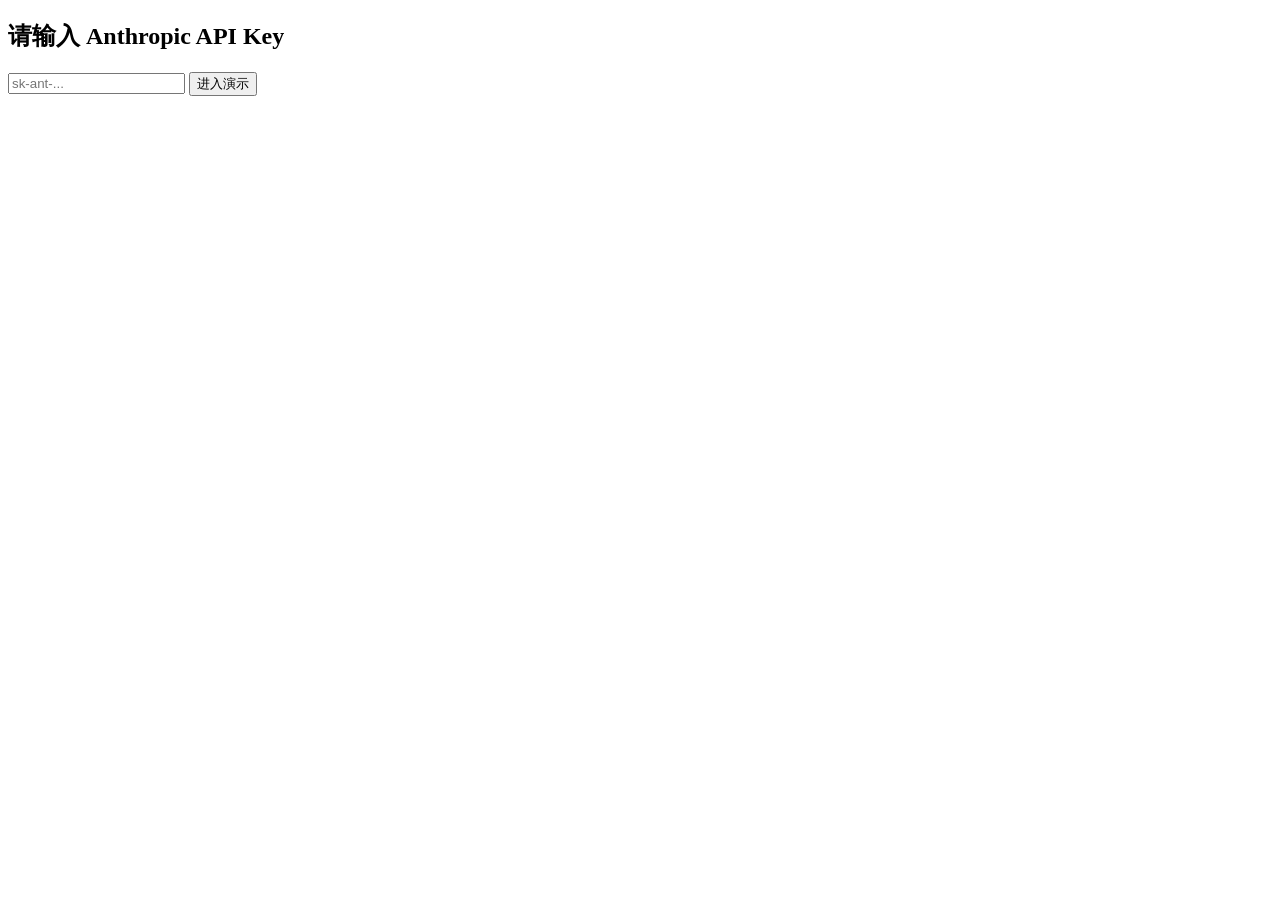
==== index.html @ 670b6fee "Create index.html" ====
<!DOCTYPE html>
<html>
<head>
    <link rel="stylesheet" href="style.css">
</head>
<body>
    <div id="app">
        <div id="auth-screen">
            <h2>请输入 Anthropic API Key</h2>
            <input type="password" id="api-key" placeholder="sk-ant-...">
            <button onclick="saveKey()">进入演示</button>
        </div>
        <div id="main-content" style="display:none;">
            <h1 id="title">Pyramid Principle - Round 1</h1>
            <div id="bad-example-container"></div>
            <button id="ai-btn" onclick="runAI()">AI 实时改造</button>
            <div id="good-example-container" class="good-output"></div>
            <button onclick="nextRound()">下一 Round</button>
        </div>
    </div>
    <script src="app.js"></script>
</body>
</html>
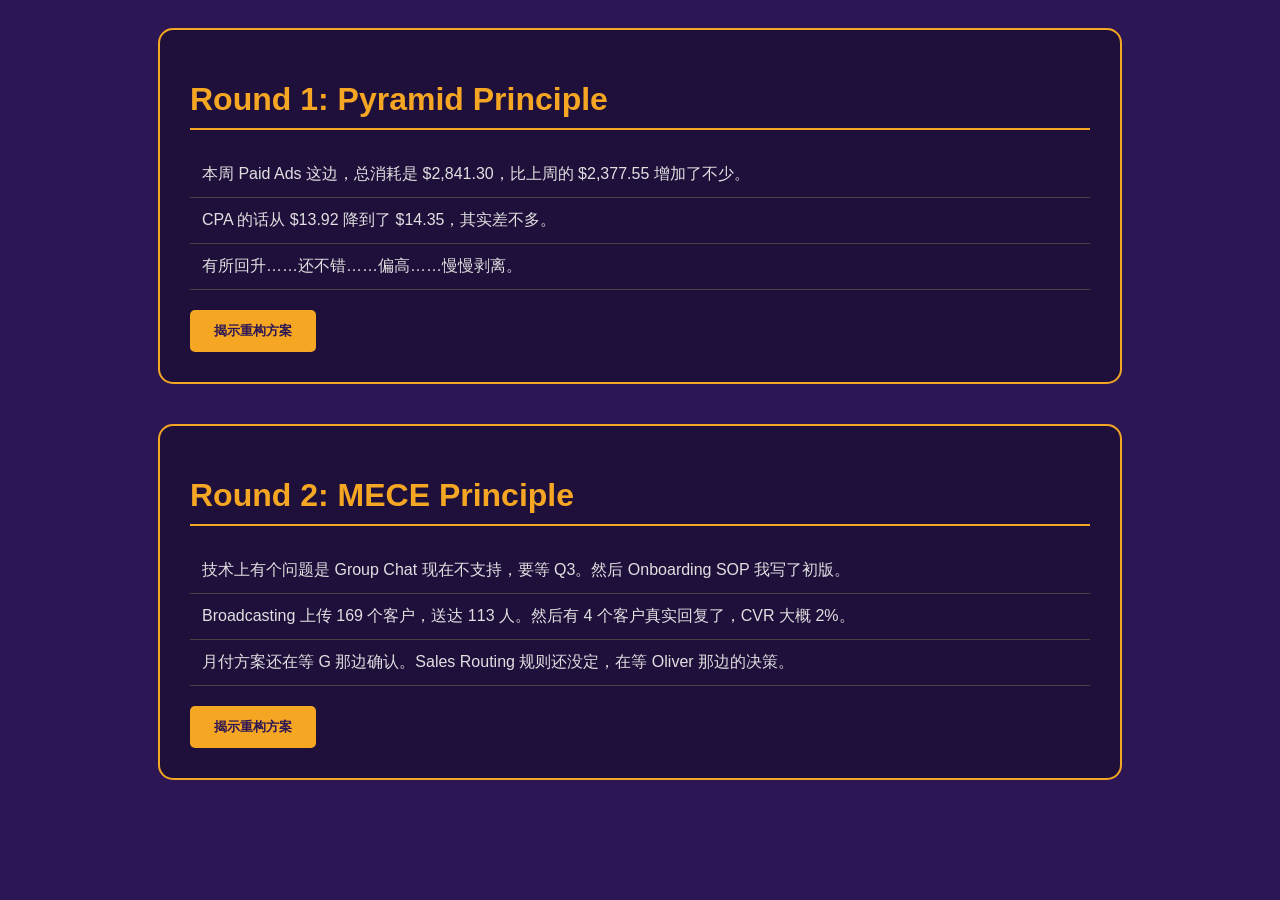
==== commit cbb5aab3: "Update and rename demo.html to index.html" ====
--- a/index.html
+++ b/index.html
@@ -1,23 +1,68 @@
 <!DOCTYPE html>
 <html>
 <head>
-    <link rel="stylesheet" href="style.css">
+    <meta charset="UTF-8">
+    <style>
+        body { background: #2D1654; color: #E0E0E0; font-family: sans-serif; padding: 20px; }
+        .box { background: rgba(0,0,0,0.3); padding: 30px; border-radius: 15px; border: 2px solid #F5A623; max-width: 900px; margin: auto; margin-bottom: 40px; }
+        h1 { color: #F5A623; border-bottom: 2px solid #F5A623; padding-bottom: 10px; }
+        .sentence { padding: 12px; cursor: pointer; border-bottom: 1px solid #444; transition: 0.2s; }
+        .sentence:hover { background: rgba(255,255,255,0.1); }
+        .note { color: #D85A30; font-weight: bold; margin-top: 8px; font-size: 0.95em; display: none; }
+        .good-section { display: none; margin-top: 25px; padding: 25px; border: 2px solid #1D9E75; background: rgba(29, 158, 117, 0.1); }
+        button { background: #F5A623; border: none; padding: 12px 24px; cursor: pointer; font-weight: bold; margin-top: 20px; color: #2D1654; border-radius: 5px; }
+    </style>
 </head>
 <body>
-    <div id="app">
-        <div id="auth-screen">
-            <h2>请输入 Anthropic API Key</h2>
-            <input type="password" id="api-key" placeholder="sk-ant-...">
-            <button onclick="saveKey()">进入演示</button>
+
+    <!-- Round 1: Pyramid Principle -->
+    <div class="box">
+        <h1>Round 1: Pyramid Principle</h1>
+        <div id="bad-example-1">
+            <div class="sentence" onclick="this.querySelector('.note').style.display='block'">
+                本周 Paid Ads 这边，总消耗是 $2,841.30，比上周的 $2,377.55 增加了不少。
+                <div class="note">❌ 问题：先抛数字，没有结论——这个数字说明好还是坏？</div>
+            </div>
+            <div class="sentence" onclick="this.querySelector('.note').style.display='block'">
+                CPA 的话从 $13.92 降到了 $14.35，其实差不多。
+                <div class="note">❌ 问题：CPA 是升还是降？自相矛盾，判断模糊。</div>
+            </div>
+            <div class="sentence" onclick="this.querySelector('.note').style.display='block'">
+                有所回升……还不错……偏高……慢慢剥离。
+                <div class="note">❌ 问题：全是形容词，没有任何结构性判断。</div>
+            </div>
         </div>
-        <div id="main-content" style="display:none;">
-            <h1 id="title">Pyramid Principle - Round 1</h1>
-            <div id="bad-example-container"></div>
-            <button id="ai-btn" onclick="runAI()">AI 实时改造</button>
-            <div id="good-example-container" class="good-output"></div>
-            <button onclick="nextRound()">下一 Round</button>
+        <button onclick="document.getElementById('good-1').style.display='block'">揭示重构方案</button>
+        <div id="good-1" class="good-section">
+            <h3 style="color:#1D9E75">✅ Good Example (金字塔重构)</h3>
+            <p><b>核心结论：</b>本周投放整体回暖，注册量环比+16%，CPA 从峰值回落，ICP 双市场持续产出。</p>
+            <ul><li><b>整体效率回升：</b>注册量 198，环比 +16%；CVR 回升 0.8pp。</li><li><b>ICP 双市场：</b>澳洲 PMAX 12 转，波兰 Search 5 转。</li><li><b>三处止损：</b>Brand Leakage 压降、竞对词剥离、YouTube 预算转移。</li></ul>
         </div>
     </div>
-    <script src="app.js"></script>
+
+    <!-- Round 2: MECE Principle -->
+    <div class="box">
+        <h1>Round 2: MECE Principle</h1>
+        <div id="bad-example-2">
+            <div class="sentence" onclick="this.querySelector('.note').style.display='block'">
+                技术上有个问题是 Group Chat 现在不支持，要等 Q3。然后 Onboarding SOP 我写了初版。
+                <div class="note">❌ 问题：完成项、卡点全混在一起，典型流水账。</div>
+            </div>
+            <div class="sentence" onclick="this.querySelector('.note').style.display='block'">
+                Broadcasting 上传 169 个客户，送达 113 人。然后有 4 个客户真实回复了，CVR 大概 2%。
+                <div class="note">❌ 问题：执行数据和效果数据被拆开，位置混乱。</div>
+            </div>
+            <div class="sentence" onclick="this.querySelector('.note').style.display='block'">
+                月付方案还在等 G 那边确认。Sales Routing 规则还没定，在等 Oliver 那边的决策。
+                <div class="note">❌ 问题：两项“外部决策”分散表达，没有合并。</div>
+            </div>
+        </div>
+        <button onclick="document.getElementById('good-2').style.display='block'">揭示重构方案</button>
+        <div id="good-2" class="good-section">
+            <h3 style="color:#1D9E75">✅ Good Example (MECE 拆解)</h3>
+            <ul><li><b>✅ 已完成（系统建设）：</b>30 席位确认，四平台话术覆盖，SOP 完成。</li><li><b>🔄 进行中（执行验证）：</b>Broadcasting 首轮验证，本周试点 Sales 分单测试。</li><li><b>⏳ 待解锁（外部依赖）：</b>Sales Routing 决策，月付确认，技术排期。</li></ul>
+        </div>
+    </div>
+
 </body>
 </html>
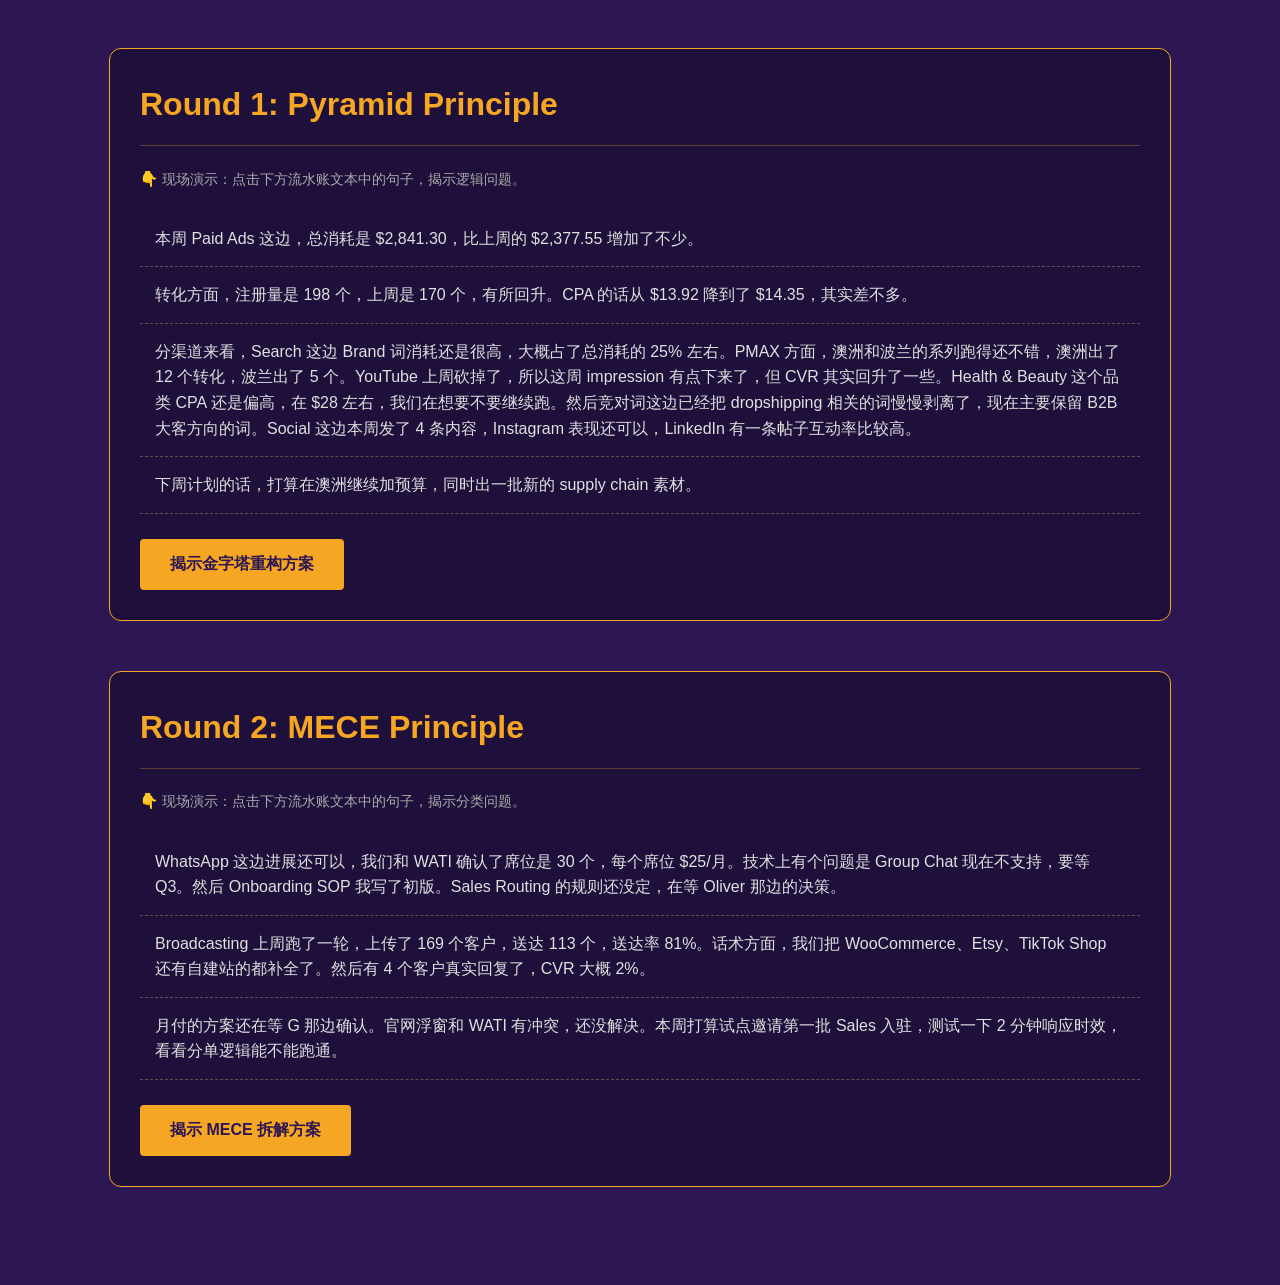
==== commit e6ce955e: "Update index.html" ====
--- a/index.html
+++ b/index.html
@@ -3,14 +3,19 @@
 <head>
     <meta charset="UTF-8">
     <style>
-        body { background: #2D1654; color: #E0E0E0; font-family: sans-serif; padding: 20px; }
-        .box { background: rgba(0,0,0,0.3); padding: 30px; border-radius: 15px; border: 2px solid #F5A623; max-width: 900px; margin: auto; margin-bottom: 40px; }
-        h1 { color: #F5A623; border-bottom: 2px solid #F5A623; padding-bottom: 10px; }
-        .sentence { padding: 12px; cursor: pointer; border-bottom: 1px solid #444; transition: 0.2s; }
-        .sentence:hover { background: rgba(255,255,255,0.1); }
-        .note { color: #D85A30; font-weight: bold; margin-top: 8px; font-size: 0.95em; display: none; }
-        .good-section { display: none; margin-top: 25px; padding: 25px; border: 2px solid #1D9E75; background: rgba(29, 158, 117, 0.1); }
-        button { background: #F5A623; border: none; padding: 12px 24px; cursor: pointer; font-weight: bold; margin-top: 20px; color: #2D1654; border-radius: 5px; }
+        body { background: #2D1654; color: #E0E0E0; font-family: 'Segoe UI', sans-serif; padding: 40px; line-height: 1.6; }
+        .box { background: rgba(0,0,0,0.3); padding: 30px; border-radius: 12px; border: 1px solid #F5A623; max-width: 1000px; margin: auto; margin-bottom: 50px; }
+        h1 { color: #F5A623; margin-top: 0; border-bottom: 1px solid rgba(245, 166, 35, 0.3); padding-bottom: 15px;}
+        .sentence { padding: 15px; cursor: pointer; border-bottom: 1px dashed #555; transition: 0.3s; }
+        .sentence:hover { background: rgba(245, 166, 35, 0.1); border-left: 4px solid #F5A623; }
+        .note { color: #D85A30; font-weight: bold; margin-top: 10px; display: none; padding: 10px; background: rgba(216, 90, 48, 0.1); border-radius: 4px;}
+        .good-section { display: none; margin-top: 30px; padding: 30px; border: 1px solid #1D9E75; background: rgba(29, 158, 117, 0.05); border-radius: 8px;}
+        .good-section h3 { color: #1D9E75; margin-top: 0; }
+        .good-section ul { padding-left: 20px; }
+        .good-section li { margin-bottom: 10px; }
+        button { background: #F5A623; color: #2D1654; border: none; padding: 15px 30px; cursor: pointer; font-weight: bold; margin-top: 25px; border-radius: 4px; font-size: 16px; transition: 0.2s;}
+        button:hover { background: #ffbc42; transform: translateY(-2px); }
+        .instruction { font-size: 0.9em; color: #aaa; margin-bottom: 20px; }
     </style>
 </head>
 <body>
@@ -18,49 +23,102 @@
     <!-- Round 1: Pyramid Principle -->
     <div class="box">
         <h1>Round 1: Pyramid Principle</h1>
+        <p class="instruction">👇 现场演示：点击下方流水账文本中的句子，揭示逻辑问题。</p>
         <div id="bad-example-1">
             <div class="sentence" onclick="this.querySelector('.note').style.display='block'">
                 本周 Paid Ads 这边，总消耗是 $2,841.30，比上周的 $2,377.55 增加了不少。
                 <div class="note">❌ 问题：先抛数字，没有结论——这个数字说明好还是坏？</div>
             </div>
             <div class="sentence" onclick="this.querySelector('.note').style.display='block'">
-                CPA 的话从 $13.92 降到了 $14.35，其实差不多。
+                转化方面，注册量是 198 个，上周是 170 个，有所回升。CPA 的话从 $13.92 降到了 $14.35，其实差不多。
                 <div class="note">❌ 问题：CPA 是升还是降？自相矛盾，判断模糊。</div>
             </div>
             <div class="sentence" onclick="this.querySelector('.note').style.display='block'">
-                有所回升……还不错……偏高……慢慢剥离。
-                <div class="note">❌ 问题：全是形容词，没有任何结构性判断。</div>
+                分渠道来看，Search 这边 Brand 词消耗还是很高，大概占了总消耗的 25% 左右。PMAX 方面，澳洲和波兰的系列跑得还不错，澳洲出了 12 个转化，波兰出了 5 个。YouTube 上周砍掉了，所以这周 impression 有点下来了，但 CVR 其实回升了一些。Health & Beauty 这个品类 CPA 还是偏高，在 $28 左右，我们在想要不要继续跑。然后竞对词这边已经把 dropshipping 相关的词慢慢剥离了，现在主要保留 B2B 大客方向的词。Social 这边本周发了 4 条内容，Instagram 表现还可以，LinkedIn 有一条帖子互动率比较高。
+                <div class="note">❌ 问题："有所回升……还不错……偏高……慢慢剥离"全是形容词，没有任何结构性判断；三个"然后"，典型流水账，没有逻辑层级。</div>
+            </div>
+            <div class="sentence" onclick="this.querySelector('.note').style.display='block'">
+                下周计划的话，打算在澳洲继续加预算，同时出一批新的 supply chain 素材。
+                <div class="note">❌ 问题：行动项藏在最后，听的人要自己找。</div>
             </div>
         </div>
-        <button onclick="document.getElementById('good-1').style.display='block'">揭示重构方案</button>
+        
+        <button onclick="document.getElementById('good-1').style.display='block'">揭示金字塔重构方案</button>
+        
         <div id="good-1" class="good-section">
-            <h3 style="color:#1D9E75">✅ Good Example (金字塔重构)</h3>
-            <p><b>核心结论：</b>本周投放整体回暖，注册量环比+16%，CPA 从峰值回落，ICP 双市场持续产出。</p>
-            <ul><li><b>整体效率回升：</b>注册量 198，环比 +16%；CVR 回升 0.8pp。</li><li><b>ICP 双市场：</b>澳洲 PMAX 12 转，波兰 Search 5 转。</li><li><b>三处止损：</b>Brand Leakage 压降、竞对词剥离、YouTube 预算转移。</li></ul>
+            <h3>✅ Good Example（金字塔重构）</h3>
+            <p><b>核心结论：</b>本周投放整体回暖，注册量环比+16%，CPA 从峰值回落，ICP 双市场持续产出，三处止损动作已落地见效。</p>
+            <ul>
+                <li><b>1. 整体效率回升：</b>
+                    <ul>
+                        <li>注册量 198，环比 +16%；CPA $14.35，较上周峰值 $13.92 基本持平但结构更健康。</li>
+                        <li>CVR 回升 0.8pp：YouTube 砍掉后流量质量明显改善，"宽进严出"变"精准进入"。</li>
+                    </ul>
+                </li>
+                <li><b>2. ICP 双市场稳定产出：</b>
+                    <ul>
+                        <li>澳洲 PMAX：12 个转化，CPA $18.2，维持健康水位。</li>
+                        <li>波兰 Search：5 个转化，持续积累数据，冷启动阶段符合预期。</li>
+                    </ul>
+                </li>
+                <li><b>3. 三处止损已落地：</b>
+                    <ul>
+                        <li>Brand Leakage：否定词 login/sign in/tracking 已加入全局列表，品牌词消耗占比从 25% 压降至 18%。</li>
+                        <li>竞对词：dropshipping 方向词已完成剥离，仅保留 B2B 大客词，跳出率下降明显。</li>
+                        <li>YouTube：全部预算已转移至 B2B Search，impression 下降但 CVR 回升印证决策正确。</li>
+                    </ul>
+                </li>
+            </ul>
+            <p><b>下周重点：</b>澳洲追加预算，supply chain 新素材上线，Health & Beauty CPA 持续观察，若下周仍高于 $25 则暂停该品类。</p>
         </div>
     </div>
 
     <!-- Round 2: MECE Principle -->
     <div class="box">
         <h1>Round 2: MECE Principle</h1>
+        <p class="instruction">👇 现场演示：点击下方流水账文本中的句子，揭示分类问题。</p>
         <div id="bad-example-2">
             <div class="sentence" onclick="this.querySelector('.note').style.display='block'">
-                技术上有个问题是 Group Chat 现在不支持，要等 Q3。然后 Onboarding SOP 我写了初版。
-                <div class="note">❌ 问题：完成项、卡点全混在一起，典型流水账。</div>
+                WhatsApp 这边进展还可以，我们和 WATI 确认了席位是 30 个，每个席位 $25/月。技术上有个问题是 Group Chat 现在不支持，要等 Q3。然后 Onboarding SOP 我写了初版。Sales Routing 的规则还没定，在等 Oliver 那边的决策。
+                <div class="note">❌ 问题："技术上有个问题……然后 SOP 我写了……然后 Sales Routing……" 四个"然后"串联，完成项/卡点/数据全混在一起。</div>
             </div>
             <div class="sentence" onclick="this.querySelector('.note').style.display='block'">
-                Broadcasting 上传 169 个客户，送达 113 人。然后有 4 个客户真实回复了，CVR 大概 2%。
-                <div class="note">❌ 问题：执行数据和效果数据被拆开，位置混乱。</div>
+                Broadcasting 上周跑了一轮，上传了 169 个客户，送达 113 个，送达率 81%。话术方面，我们把 WooCommerce、Etsy、TikTok Shop 还有自建站的都补全了。然后有 4 个客户真实回复了，CVR 大概 2%。
+                <div class="note">❌ 问题："Broadcasting 上传169，送达113"这属于执行数据，和"4个真实回复 CVR 2%"这同类的效果数据，却被拆开放在不同位置。</div>
             </div>
             <div class="sentence" onclick="this.querySelector('.note').style.display='block'">
-                月付方案还在等 G 那边确认。Sales Routing 规则还没定，在等 Oliver 那边的决策。
-                <div class="note">❌ 问题：两项“外部决策”分散表达，没有合并。</div>
+                月付的方案还在等 G 那边确认。官网浮窗和 WATI 有冲突，还没解决。本周打算试点邀请第一批 Sales 入驻，测试一下 2 分钟响应时效，看看分单逻辑能不能跑通。
+                <div class="note">❌ 问题："月付方案等 G 确认"和"Sales Routing 等 Oliver"，两个"等待外部决策"的事项没有归在一起；"官网浮窗"技术卡点单独游离；最后才出现本周计划，且是否穷尽存疑。</div>
             </div>
         </div>
-        <button onclick="document.getElementById('good-2').style.display='block'">揭示重构方案</button>
+
+        <button onclick="document.getElementById('good-2').style.display='block'">揭示 MECE 拆解方案</button>
+
         <div id="good-2" class="good-section">
-            <h3 style="color:#1D9E75">✅ Good Example (MECE 拆解)</h3>
-            <ul><li><b>✅ 已完成（系统建设）：</b>30 席位确认，四平台话术覆盖，SOP 完成。</li><li><b>🔄 进行中（执行验证）：</b>Broadcasting 首轮验证，本周试点 Sales 分单测试。</li><li><b>⏳ 待解锁（外部依赖）：</b>Sales Routing 决策，月付确认，技术排期。</li></ul>
+            <h3>✅ Good Example（MECE 拆解）</h3>
+            <ul>
+                <li><b>✅ 已完成（系统建设）</b>
+                    <ul>
+                        <li>商务确认：30 席位，$25/月/席位，版本选型完成。</li>
+                        <li>话术全覆盖：WooCommerce、Etsy、TikTok Shop、自建站四平台统一。</li>
+                        <li>Onboarding SOP 初版完成，具备首批 Sales 入驻条件。</li>
+                    </ul>
+                </li>
+                <li><b>🔄 进行中（执行验证）</b>
+                    <ul>
+                        <li>Broadcasting 首轮：上传 169 人，送达 113 人（送达率 81%）。</li>
+                        <li>初步回收 4 个真实回复，CVR 约 2%，预计长尾效应可达 4%。</li>
+                        <li>本周试点：邀请首批 Sales 入驻，实测 2 分钟响应时效与分单逻辑。</li>
+                    </ul>
+                </li>
+                <li><b>⏳ 待解锁（外部依赖）</b>
+                    <ul>
+                        <li>Sales Routing 规则：等待 Oliver 决策，解锁后立即执行。</li>
+                        <li>月付方案：等待 G 确认，影响正式上线节点。</li>
+                        <li>技术红线：Group Chat 排期 Q3；官网浮窗冲突已识别，待技术排期解决。</li>
+                    </ul>
+                </li>
+            </ul>
         </div>
     </div>
 
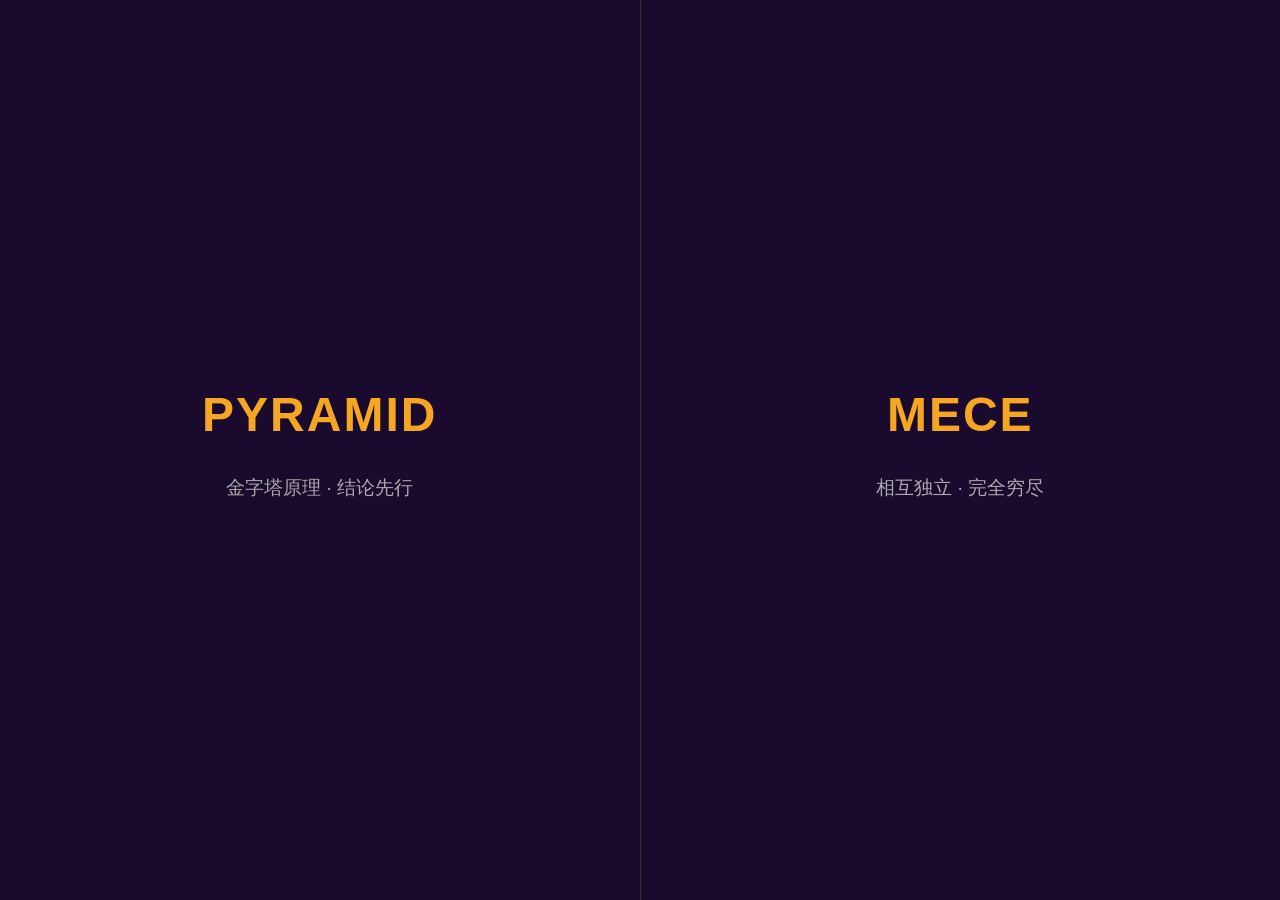
==== commit f16ddbf8: "Update index.html" ====
--- a/index.html
+++ b/index.html
@@ -1,126 +1,362 @@
 <!DOCTYPE html>
-<html>
+<html lang="zh-CN">
 <head>
     <meta charset="UTF-8">
+    <meta name="viewport" content="width=device-width, initial-scale=1.0">
+    <title>Workshop: Logic Reconstruct</title>
     <style>
-        body { background: #2D1654; color: #E0E0E0; font-family: 'Segoe UI', sans-serif; padding: 40px; line-height: 1.6; }
-        .box { background: rgba(0,0,0,0.3); padding: 30px; border-radius: 12px; border: 1px solid #F5A623; max-width: 1000px; margin: auto; margin-bottom: 50px; }
-        h1 { color: #F5A623; margin-top: 0; border-bottom: 1px solid rgba(245, 166, 35, 0.3); padding-bottom: 15px;}
-        .sentence { padding: 15px; cursor: pointer; border-bottom: 1px dashed #555; transition: 0.3s; }
-        .sentence:hover { background: rgba(245, 166, 35, 0.1); border-left: 4px solid #F5A623; }
-        .note { color: #D85A30; font-weight: bold; margin-top: 10px; display: none; padding: 10px; background: rgba(216, 90, 48, 0.1); border-radius: 4px;}
-        .good-section { display: none; margin-top: 30px; padding: 30px; border: 1px solid #1D9E75; background: rgba(29, 158, 117, 0.05); border-radius: 8px;}
-        .good-section h3 { color: #1D9E75; margin-top: 0; }
-        .good-section ul { padding-left: 20px; }
-        .good-section li { margin-bottom: 10px; }
-        button { background: #F5A623; color: #2D1654; border: none; padding: 15px 30px; cursor: pointer; font-weight: bold; margin-top: 25px; border-radius: 4px; font-size: 16px; transition: 0.2s;}
-        button:hover { background: #ffbc42; transform: translateY(-2px); }
-        .instruction { font-size: 0.9em; color: #aaa; margin-bottom: 20px; }
+        :root {
+            --bg: #1A0B2E;
+            --card-bg: #2D1654;
+            --gold: #F5A623;
+            --red: #D85A30;
+            --green: #1D9E75;
+            --text: #E0E0E0;
+        }
+
+        body { 
+            background: var(--bg); 
+            color: var(--text); 
+            font-family: 'Segoe UI', -apple-system, sans-serif; 
+            margin: 0; 
+            padding: 0;
+            line-height: 1.6; 
+            overflow-x: hidden;
+        }
+
+        /* 通用动效 */
+        .fade-in {
+            animation: fadeInUp 0.6s cubic-bezier(0.16, 1, 0.3, 1) forwards;
+            opacity: 0;
+            transform: translateY(20px);
+        }
+
+        @keyframes fadeInUp {
+            to { opacity: 1; transform: translateY(0); }
+        }
+
+        /* 数字高亮样式 */
+        .num {
+            color: #FFD700;
+            font-weight: 800;
+            font-family: 'Courier New', Courier, monospace;
+            background: rgba(255, 215, 0, 0.1);
+            padding: 2px 6px;
+            border-radius: 4px;
+            margin: 0 2px;
+        }
+
+        /* 首页布局 */
+        #home-view {
+            display: flex;
+            height: 100vh;
+            width: 100vw;
+        }
+
+        .split-pane {
+            flex: 1;
+            display: flex;
+            flex-direction: column;
+            justify-content: center;
+            align-items: center;
+            cursor: pointer;
+            transition: all 0.5s cubic-bezier(0.25, 0.8, 0.25, 1);
+            position: relative;
+            overflow: hidden;
+        }
+
+        .split-pane::before {
+            content: '';
+            position: absolute;
+            top: 0; left: 0; right: 0; bottom: 0;
+            background: rgba(245, 166, 35, 0);
+            transition: background 0.5s ease;
+            z-index: 1;
+        }
+
+        .split-pane:hover::before {
+            background: rgba(245, 166, 35, 0.1);
+        }
+
+        .split-pane:hover {
+            flex: 1.2;
+        }
+
+        .split-left { border-right: 1px solid rgba(245, 166, 35, 0.2); }
+        
+        .pane-content {
+            z-index: 2;
+            text-align: center;
+        }
+
+        .pane-title {
+            font-size: 3rem;
+            color: var(--gold);
+            margin: 0 0 15px 0;
+            text-transform: uppercase;
+            letter-spacing: 2px;
+        }
+
+        .pane-desc {
+            font-size: 1.2rem;
+            color: #aaa;
+        }
+
+        /* 详情页布局 */
+        .detail-view {
+            display: none; /* 默认隐藏 */
+            padding: 40px;
+            max-width: 1000px;
+            margin: 0 auto;
+        }
+
+        .nav-bar {
+            display: flex;
+            justify-content: space-between;
+            align-items: center;
+            margin-bottom: 40px;
+            border-bottom: 1px solid rgba(245, 166, 35, 0.3);
+            padding-bottom: 20px;
+        }
+
+        .back-btn {
+            background: transparent;
+            color: #aaa;
+            border: 1px solid #aaa;
+            padding: 8px 16px;
+            border-radius: 20px;
+            cursor: pointer;
+            transition: 0.3s;
+            font-size: 1rem;
+        }
+
+        .back-btn:hover {
+            background: #aaa;
+            color: var(--bg);
+        }
+
+        .box { 
+            background: var(--card-bg); 
+            padding: 40px; 
+            border-radius: 16px; 
+            box-shadow: 0 10px 30px rgba(0,0,0,0.5);
+            margin-bottom: 50px; 
+        }
+
+        .instruction { font-size: 1rem; color: #bbb; margin-bottom: 25px; display: flex; align-items: center; gap: 10px;}
+        
+        .sentence { 
+            padding: 18px; 
+            cursor: pointer; 
+            border-bottom: 1px dashed rgba(255,255,255,0.1); 
+            transition: all 0.3s ease; 
+            border-left: 4px solid transparent;
+            font-size: 1.1rem;
+        }
+        
+        .sentence:hover { 
+            background: rgba(245, 166, 35, 0.05); 
+            border-left: 4px solid var(--gold); 
+            transform: translateX(5px);
+        }
+
+        .note { 
+            color: var(--red); 
+            font-weight: bold; 
+            margin-top: 15px; 
+            display: none; 
+            padding: 12px 15px; 
+            background: rgba(216, 90, 48, 0.1); 
+            border-radius: 6px;
+            animation: fadeInUp 0.4s ease forwards;
+        }
+
+        .good-section { 
+            display: none; 
+            margin-top: 40px; 
+            padding: 35px; 
+            border: 1px solid var(--green); 
+            background: rgba(29, 158, 117, 0.08); 
+            border-radius: 12px;
+            animation: fadeInUp 0.6s ease forwards;
+        }
+
+        .good-section h3 { color: var(--green); margin-top: 0; font-size: 1.5rem; border-bottom: 1px solid rgba(29, 158, 117, 0.3); padding-bottom: 15px;}
+        .good-section ul { padding-left: 25px; }
+        .good-section li { margin-bottom: 15px; font-size: 1.1rem;}
+
+        .action-btn { 
+            background: var(--gold); 
+            color: var(--bg); 
+            border: none; 
+            padding: 15px 35px; 
+            cursor: pointer; 
+            font-weight: bold; 
+            margin-top: 30px; 
+            border-radius: 8px; 
+            font-size: 1.1rem; 
+            transition: all 0.3s cubic-bezier(0.16, 1, 0.3, 1);
+            box-shadow: 0 4px 15px rgba(245, 166, 35, 0.3);
+        }
+
+        .action-btn:hover { 
+            transform: translateY(-3px); 
+            box-shadow: 0 8px 25px rgba(245, 166, 35, 0.5); 
+        }
+
     </style>
 </head>
 <body>
 
-    <!-- Round 1: Pyramid Principle -->
-    <div class="box">
-        <h1>Round 1: Pyramid Principle</h1>
-        <p class="instruction">👇 现场演示：点击下方流水账文本中的句子，揭示逻辑问题。</p>
-        <div id="bad-example-1">
-            <div class="sentence" onclick="this.querySelector('.note').style.display='block'">
-                本周 Paid Ads 这边，总消耗是 $2,841.30，比上周的 $2,377.55 增加了不少。
+    <!-- 首页分屏 -->
+    <div id="home-view">
+        <div class="split-pane split-left" onclick="showView('pyramid-view')">
+            <div class="pane-content">
+                <h1 class="pane-title fade-in" style="animation-delay: 0.1s;">Pyramid</h1>
+                <p class="pane-desc fade-in" style="animation-delay: 0.2s;">金字塔原理 · 结论先行</p>
+            </div>
+        </div>
+        <div class="split-pane" onclick="showView('mece-view')">
+            <div class="pane-content">
+                <h1 class="pane-title fade-in" style="animation-delay: 0.3s;">MECE</h1>
+                <p class="pane-desc fade-in" style="animation-delay: 0.4s;">相互独立 · 完全穷尽</p>
+            </div>
+        </div>
+    </div>
+
+    <!-- Pyramid 详情页 -->
+    <div id="pyramid-view" class="detail-view">
+        <div class="nav-bar fade-in">
+            <h1 style="color: var(--gold); margin: 0;">Round 1: Pyramid Principle</h1>
+            <button class="back-btn" onclick="showView('home-view')">← 返回首页</button>
+        </div>
+        
+        <div class="box fade-in" style="animation-delay: 0.2s;">
+            <p class="instruction">💡 现场互动：点击下方流水账中的句子，揭示逻辑问题</p>
+            
+            <div class="sentence" onclick="this.querySelector('.note').style.display='block'">
+                本周 Paid Ads 这边，总消耗是 <span class="num">$2,841.30</span>，比上周的 <span class="num">$2,377.55</span> 增加了不少。
                 <div class="note">❌ 问题：先抛数字，没有结论——这个数字说明好还是坏？</div>
             </div>
-            <div class="sentence" onclick="this.querySelector('.note').style.display='block'">
-                转化方面，注册量是 198 个，上周是 170 个，有所回升。CPA 的话从 $13.92 降到了 $14.35，其实差不多。
+            
+            <div class="sentence" onclick="this.querySelector('.note').style.display='block'">
+                转化方面，注册量是 <span class="num">198</span> 个，上周是 <span class="num">170</span> 个，有所回升。CPA 的话从 <span class="num">$13.92</span> 降到了 <span class="num">$14.35</span>，其实差不多。
                 <div class="note">❌ 问题：CPA 是升还是降？自相矛盾，判断模糊。</div>
             </div>
-            <div class="sentence" onclick="this.querySelector('.note').style.display='block'">
-                分渠道来看，Search 这边 Brand 词消耗还是很高，大概占了总消耗的 25% 左右。PMAX 方面，澳洲和波兰的系列跑得还不错，澳洲出了 12 个转化，波兰出了 5 个。YouTube 上周砍掉了，所以这周 impression 有点下来了，但 CVR 其实回升了一些。Health & Beauty 这个品类 CPA 还是偏高，在 $28 左右，我们在想要不要继续跑。然后竞对词这边已经把 dropshipping 相关的词慢慢剥离了，现在主要保留 B2B 大客方向的词。Social 这边本周发了 4 条内容，Instagram 表现还可以，LinkedIn 有一条帖子互动率比较高。
-                <div class="note">❌ 问题："有所回升……还不错……偏高……慢慢剥离"全是形容词，没有任何结构性判断；三个"然后"，典型流水账，没有逻辑层级。</div>
-            </div>
+            
+            <div class="sentence" onclick="this.querySelector('.note').style.display='block'">
+                分渠道来看，Search 这边 Brand 词消耗还是很高，大概占了总消耗的 <span class="num">25%</span> 左右。PMAX 方面，澳洲和波兰的系列跑得还不错，澳洲出了 <span class="num">12</span> 个转化，波兰出了 <span class="num">5</span> 个。YouTube 上周砍掉了，所以这周 impression 有点下来了，但 CVR 其实回升了一些。Health & Beauty 这个品类 CPA 还是偏高，在 <span class="num">$28</span> 左右，我们在想要不要继续跑。然后竞对词这边已经把 dropshipping 相关的词慢慢剥离了，现在主要保留 B2B 大客方向的词。Social 这边本周发了 <span class="num">4</span> 条内容，Instagram 表现还可以，LinkedIn 有一条帖子互动率比较高。
+                <div class="note">❌ 问题："有所回升……还不错……偏高……慢慢剥离"全是形容词，没有任何结构性判断；三个"然后"，典型流水账。</div>
+            </div>
+            
             <div class="sentence" onclick="this.querySelector('.note').style.display='block'">
                 下周计划的话，打算在澳洲继续加预算，同时出一批新的 supply chain 素材。
                 <div class="note">❌ 问题：行动项藏在最后，听的人要自己找。</div>
             </div>
-        </div>
-        
-        <button onclick="document.getElementById('good-1').style.display='block'">揭示金字塔重构方案</button>
-        
-        <div id="good-1" class="good-section">
-            <h3>✅ Good Example（金字塔重构）</h3>
-            <p><b>核心结论：</b>本周投放整体回暖，注册量环比+16%，CPA 从峰值回落，ICP 双市场持续产出，三处止损动作已落地见效。</p>
-            <ul>
-                <li><b>1. 整体效率回升：</b>
-                    <ul>
-                        <li>注册量 198，环比 +16%；CPA $14.35，较上周峰值 $13.92 基本持平但结构更健康。</li>
-                        <li>CVR 回升 0.8pp：YouTube 砍掉后流量质量明显改善，"宽进严出"变"精准进入"。</li>
-                    </ul>
-                </li>
-                <li><b>2. ICP 双市场稳定产出：</b>
-                    <ul>
-                        <li>澳洲 PMAX：12 个转化，CPA $18.2，维持健康水位。</li>
-                        <li>波兰 Search：5 个转化，持续积累数据，冷启动阶段符合预期。</li>
-                    </ul>
-                </li>
-                <li><b>3. 三处止损已落地：</b>
-                    <ul>
-                        <li>Brand Leakage：否定词 login/sign in/tracking 已加入全局列表，品牌词消耗占比从 25% 压降至 18%。</li>
-                        <li>竞对词：dropshipping 方向词已完成剥离，仅保留 B2B 大客词，跳出率下降明显。</li>
-                        <li>YouTube：全部预算已转移至 B2B Search，impression 下降但 CVR 回升印证决策正确。</li>
-                    </ul>
-                </li>
-            </ul>
-            <p><b>下周重点：</b>澳洲追加预算，supply chain 新素材上线，Health & Beauty CPA 持续观察，若下周仍高于 $25 则暂停该品类。</p>
+
+            <button class="action-btn" onclick="document.getElementById('good-1').style.display='block'; this.style.display='none';">✨ 揭示重构方案</button>
+            
+            <div id="good-1" class="good-section">
+                <h3>✅ Good Example（金字塔重构）</h3>
+                <p><b>核心结论：</b>本周投放整体回暖，注册量环比 <span class="num">+16%</span>，CPA 从峰值回落，ICP 双市场持续产出，三处止损动作已落地见效。</p>
+                <ul>
+                    <li><b>1. 整体效率回升：</b>
+                        <ul>
+                            <li>注册量 <span class="num">198</span>，环比 <span class="num">+16%</span>；CPA <span class="num">$14.35</span>，较上周峰值 <span class="num">$13.92</span> 基本持平但结构更健康。</li>
+                            <li>CVR 回升 <span class="num">0.8pp</span>：YouTube 砍掉后流量质量明显改善，"宽进严出"变"精准进入"。</li>
+                        </ul>
+                    </li>
+                    <li><b>2. ICP 双市场稳定产出：</b>
+                        <ul>
+                            <li>澳洲 PMAX：<span class="num">12</span> 个转化，CPA <span class="num">$18.2</span>，维持健康水位。</li>
+                            <li>波兰 Search：<span class="num">5</span> 个转化，持续积累数据，冷启动阶段符合预期。</li>
+                        </ul>
+                    </li>
+                    <li><b>3. 三处止损已落地：</b>
+                        <ul>
+                            <li>Brand Leakage：否定词 login/sign in/tracking 已加入全局列表，品牌词消耗占比从 <span class="num">25%</span> 压降至 <span class="num">18%</span>。</li>
+                            <li>竞对词：dropshipping 方向词已完成剥离，仅保留 B2B 大客词，跳出率下降明显。</li>
+                            <li>YouTube：全部预算已转移至 B2B Search，impression 下降但 CVR 回升印证决策正确。</li>
+                        </ul>
+                    </li>
+                </ul>
+                <p><b>下周重点：</b>澳洲追加预算，supply chain 新素材上线，Health & Beauty CPA 持续观察，若下周仍高于 <span class="num">$25</span> 则暂停该品类。</p>
+            </div>
         </div>
     </div>
 
-    <!-- Round 2: MECE Principle -->
-    <div class="box">
-        <h1>Round 2: MECE Principle</h1>
-        <p class="instruction">👇 现场演示：点击下方流水账文本中的句子，揭示分类问题。</p>
-        <div id="bad-example-2">
-            <div class="sentence" onclick="this.querySelector('.note').style.display='block'">
-                WhatsApp 这边进展还可以，我们和 WATI 确认了席位是 30 个，每个席位 $25/月。技术上有个问题是 Group Chat 现在不支持，要等 Q3。然后 Onboarding SOP 我写了初版。Sales Routing 的规则还没定，在等 Oliver 那边的决策。
-                <div class="note">❌ 问题："技术上有个问题……然后 SOP 我写了……然后 Sales Routing……" 四个"然后"串联，完成项/卡点/数据全混在一起。</div>
-            </div>
-            <div class="sentence" onclick="this.querySelector('.note').style.display='block'">
-                Broadcasting 上周跑了一轮，上传了 169 个客户，送达 113 个，送达率 81%。话术方面，我们把 WooCommerce、Etsy、TikTok Shop 还有自建站的都补全了。然后有 4 个客户真实回复了，CVR 大概 2%。
-                <div class="note">❌ 问题："Broadcasting 上传169，送达113"这属于执行数据，和"4个真实回复 CVR 2%"这同类的效果数据，却被拆开放在不同位置。</div>
-            </div>
-            <div class="sentence" onclick="this.querySelector('.note').style.display='block'">
-                月付的方案还在等 G 那边确认。官网浮窗和 WATI 有冲突，还没解决。本周打算试点邀请第一批 Sales 入驻，测试一下 2 分钟响应时效，看看分单逻辑能不能跑通。
-                <div class="note">❌ 问题："月付方案等 G 确认"和"Sales Routing 等 Oliver"，两个"等待外部决策"的事项没有归在一起；"官网浮窗"技术卡点单独游离；最后才出现本周计划，且是否穷尽存疑。</div>
-            </div>
-        </div>
-
-        <button onclick="document.getElementById('good-2').style.display='block'">揭示 MECE 拆解方案</button>
-
-        <div id="good-2" class="good-section">
-            <h3>✅ Good Example（MECE 拆解）</h3>
-            <ul>
-                <li><b>✅ 已完成（系统建设）</b>
-                    <ul>
-                        <li>商务确认：30 席位，$25/月/席位，版本选型完成。</li>
-                        <li>话术全覆盖：WooCommerce、Etsy、TikTok Shop、自建站四平台统一。</li>
-                        <li>Onboarding SOP 初版完成，具备首批 Sales 入驻条件。</li>
-                    </ul>
-                </li>
-                <li><b>🔄 进行中（执行验证）</b>
-                    <ul>
-                        <li>Broadcasting 首轮：上传 169 人，送达 113 人（送达率 81%）。</li>
-                        <li>初步回收 4 个真实回复，CVR 约 2%，预计长尾效应可达 4%。</li>
-                        <li>本周试点：邀请首批 Sales 入驻，实测 2 分钟响应时效与分单逻辑。</li>
-                    </ul>
-                </li>
-                <li><b>⏳ 待解锁（外部依赖）</b>
-                    <ul>
-                        <li>Sales Routing 规则：等待 Oliver 决策，解锁后立即执行。</li>
-                        <li>月付方案：等待 G 确认，影响正式上线节点。</li>
-                        <li>技术红线：Group Chat 排期 Q3；官网浮窗冲突已识别，待技术排期解决。</li>
-                    </ul>
-                </li>
-            </ul>
+    <!-- MECE 详情页 -->
+    <div id="mece-view" class="detail-view">
+        <div class="nav-bar fade-in">
+            <h1 style="color: var(--gold); margin: 0;">Round 2: MECE Principle</h1>
+            <button class="back-btn" onclick="showView('home-view')">← 返回首页</button>
+        </div>
+
+        <div class="box fade-in" style="animation-delay: 0.2s;">
+            <p class="instruction">💡 现场互动：点击下方流水账中的句子，揭示分类问题</p>
+            
+            <div class="sentence" onclick="this.querySelector('.note').style.display='block'">
+                WhatsApp 这边进展还可以，我们和 WATI 确认了席位是 <span class="num">30</span> 个，每个席位 <span class="num">$25</span>/月。技术上有个问题是 Group Chat 现在不支持，要等 Q3。然后 Onboarding SOP 我写了初版。Sales Routing 的规则还没定，在等 Oliver 那边的决策。
+                <div class="note">❌ 问题：四个"然后"串联，完成项、卡点、数据全混在一起。</div>
+            </div>
+            
+            <div class="sentence" onclick="this.querySelector('.note').style.display='block'">
+                Broadcasting 上周跑了一轮，上传了 <span class="num">169</span> 个客户，送达 <span class="num">113</span> 个，送达率 <span class="num">81%</span>。话术方面，我们把 WooCommerce、Etsy、TikTok Shop 还有自建站的都补全了。然后有 <span class="num">4</span> 个客户真实回复了，CVR 大概 <span class="num">2%</span>。
+                <div class="note">❌ 问题：执行数据（送达113）和效果数据（4个回复）性质同类，却被操作动作（话术补全）硬生生隔开。</div>
+            </div>
+            
+            <div class="sentence" onclick="this.querySelector('.note').style.display='block'">
+                月付的方案还在等 G 那边确认。官网浮窗和 WATI 有冲突，还没解决。本周打算试点邀请第一批 Sales 入驻，测试一下 <span class="num">2</span> 分钟响应时效，看看分单逻辑能不能跑通。
+                <div class="note">❌ 问题："等 G 确认"和"等 Oliver 决策"两个等待外部决策的事项没有归拢；行动项藏在结尾。</div>
+            </div>
+
+            <button class="action-btn" onclick="document.getElementById('good-2').style.display='block'; this.style.display='none';">✨ 揭示拆解方案</button>
+
+            <div id="good-2" class="good-section">
+                <h3>✅ Good Example（MECE 拆解）</h3>
+                <ul>
+                    <li><b>✅ 已完成（系统建设）</b>
+                        <ul>
+                            <li>商务确认：<span class="num">30</span> 席位，<span class="num">$25</span>/月/席位，版本选型完成。</li>
+                            <li>话术全覆盖：WooCommerce、Etsy、TikTok Shop、自建站四平台统一。</li>
+                            <li>Onboarding SOP 初版完成，具备首批 Sales 入驻条件。</li>
+                        </ul>
+                    </li>
+                    <li><b>🔄 进行中（执行验证）</b>
+                        <ul>
+                            <li>Broadcasting 首轮：上传 <span class="num">169</span> 人，送达 <span class="num">113</span> 人（送达率 <span class="num">81%</span>）。</li>
+                            <li>初步回收 <span class="num">4</span> 个真实回复，CVR 约 <span class="num">2%</span>，预计长尾效应可达 <span class="num">4%</span>。</li>
+                            <li>本周试点：邀请首批 Sales 入驻，实测 <span class="num">2</span> 分钟响应时效与分单逻辑。</li>
+                        </ul>
+                    </li>
+                    <li><b>⏳ 待解锁（外部依赖）</b>
+                        <ul>
+                            <li>Sales Routing 规则：等待 Oliver 决策，解锁后立即执行。</li>
+                            <li>月付方案：等待 G 确认，影响正式上线节点。</li>
+                            <li>技术红线：Group Chat 排期 Q3；官网浮窗冲突已识别，待技术排期解决。</li>
+                        </ul>
+                    </li>
+                </ul>
+            </div>
         </div>
     </div>
 
+    <!-- 简单的页面切换逻辑 -->
+    <script>
+        function showView(viewId) {
+            // 隐藏所有视图
+            document.getElementById('home-view').style.display = 'none';
+            document.getElementById('pyramid-view').style.display = 'none';
+            document.getElementById('mece-view').style.display = 'none';
+            
+            // 显示目标视图并重置动画
+            const targetView = document.getElementById(viewId);
+            if(viewId === 'home-view') {
+                targetView.style.display = 'flex';
+            } else {
+                targetView.style.display = 'block';
+            }
+        }
+    </script>
 </body>
 </html>
